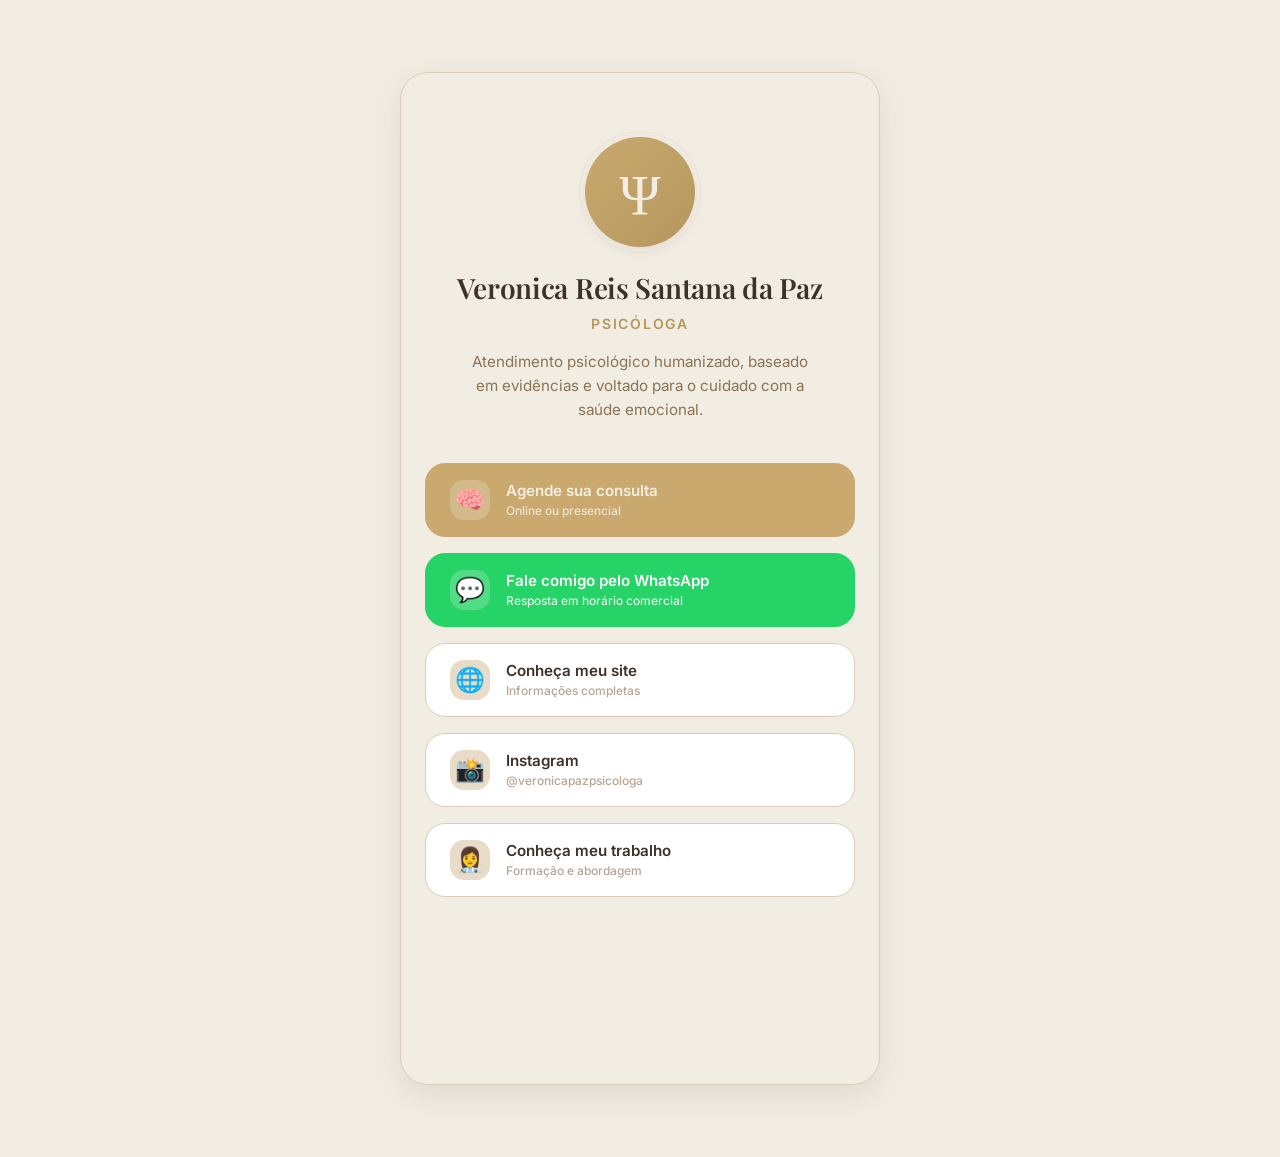
==== index.html @ 389d5505 "." ====
<!DOCTYPE html>
<html lang="pt-BR">
<head>
    <meta charset="UTF-8">
    <meta name="viewport" content="width=device-width, initial-scale=1.0, viewport-fit=cover">
    <meta name="theme-color" content="#F2EDE3">
    <meta name="description" content="Veronica Reis Santana da Paz — Psicóloga. Atendimento psicológico humanizado, baseado em evidências e voltado para o cuidado com a saúde emocional. Agende sua consulta.">
    <meta name="author" content="Veronica Reis Santana da Paz">
    <meta name="robots" content="index, follow">

    <!-- Open Graph -->
    <meta property="og:type" content="profile">
    <meta property="og:title" content="Veronica Reis Santana da Paz — Psicóloga">
    <meta property="og:description" content="Atendimento psicológico humanizado, baseado em evidências e voltado para o cuidado com a saúde emocional.">
    <meta property="og:locale" content="pt_BR">
    <meta property="profile:first_name" content="Veronica">
    <meta property="profile:last_name" content="Reis Santana da Paz">

    <title>Veronica Reis Santana da Paz — Psicóloga</title>

    <link rel="icon" type="image/svg+xml" href="favicon.svg">
    <link rel="stylesheet" href="style.css">

    <link rel="preconnect" href="https://fonts.googleapis.com">
    <link rel="preconnect" href="https://fonts.gstatic.com" crossorigin>
    <link href="https://fonts.googleapis.com/css2?family=Inter:wght@400;500;600;700&family=Playfair+Display:ital,wght@0,500;0,600;0,700;1,500&display=swap" rel="stylesheet">
</head>
<body>

    <main class="bio-container" role="main">

        <!-- CABEÇALHO -->
        <header class="bio-header" data-animate="fade-down">
            <div class="bio-avatar" aria-hidden="true">
                <span class="bio-avatar-symbol">Ψ</span>
            </div>

            <h1 class="bio-name">Veronica Reis Santana da Paz</h1>
            <p class="bio-role">Psicóloga</p>

            <p class="bio-description">
                Atendimento psicológico humanizado, baseado em evidências
                e voltado para o cuidado com a saúde emocional.
            </p>
        </header>

        <!-- LINKS PRINCIPAIS -->
        <nav class="bio-links" aria-label="Links de contato e serviços">

            <a href="https://site-veronica.onrender.com/agendamento.html"
               class="bio-link bio-link-primary"
               data-animate="fade-up"
               data-delay="1"
               rel="noopener noreferrer">
                <span class="bio-link-icon" aria-hidden="true">🧠</span>
                <span class="bio-link-text">
                    <span class="bio-link-title">Agende sua consulta</span>
                    <span class="bio-link-subtitle">Online ou presencial</span>
                </span>
            </a>

            <a href="https://wa.me/5531988836237?text=Ol%C3%A1%2C%20Veronica!%20Gostaria%20de%20saber%20mais%20sobre%20o%20atendimento%20psicol%C3%B3gico."
               class="bio-link bio-link-whatsapp"
               data-animate="fade-up"
               data-delay="2"
               target="_blank"
               rel="noopener noreferrer">
                <span class="bio-link-icon" aria-hidden="true">💬</span>
                <span class="bio-link-text">
                    <span class="bio-link-title">Fale comigo pelo WhatsApp</span>
                    <span class="bio-link-subtitle">Resposta em horário comercial</span>
                </span>
            </a>

            <a href="https://site-veronica.onrender.com"
               class="bio-link"
               data-animate="fade-up"
               data-delay="3"
               target="_blank"
               rel="noopener noreferrer">
                <span class="bio-link-icon" aria-hidden="true">🌐</span>
                <span class="bio-link-text">
                    <span class="bio-link-title">Conheça meu site</span>
                    <span class="bio-link-subtitle">Informações completas</span>
                </span>
            </a>

            <a href="https://www.instagram.com/veronicapazpsicologa/"
               class="bio-link"
               data-animate="fade-up"
               data-delay="4"
               target="_blank"
               rel="noopener noreferrer">
                <span class="bio-link-icon" aria-hidden="true">📸</span>
                <span class="bio-link-text">
                    <span class="bio-link-title">Instagram</span>
                    <span class="bio-link-subtitle">@veronicapazpsicologa</span>
                </span>
            </a>

            <a href="https://site-veronica.onrender.com/sobre.html"
               class="bio-link"
               data-animate="fade-up"
               data-delay="5"
               target="_blank"
               rel="noopener noreferrer">
                <span class="bio-link-icon" aria-hidden="true">👩‍⚕️</span>
                <span class="bio-link-text">
                    <span class="bio-link-title">Conheça meu trabalho</span>
                    <span class="bio-link-subtitle">Formação e abordagem</span>
                </span>
            </a>

        </nav>

        <!-- RODAPÉ -->
        <footer class="bio-footer" data-animate="fade-up" data-delay="6">
            <p class="bio-footer-text">
                Cuidar da saúde emocional é um ato de coragem.
            </p>
            <p class="bio-footer-credit">
                <span aria-hidden="true">Ψ</span>
                <span>CRP válido no Conselho Regional de Psicologia</span>
            </p>
        </footer>

    </main>

    <script src="script.js" defer></script>
</body>
</html>
---- style.css ----
/* ==========================================================
   BIO VERONICA — Linktree personalizado
   Mobile-first, identidade visual baseada no site oficial
   Paleta: bege quente + dourado + marrom profundo
   ========================================================== */

/* ----- RESET ----- */
*, *::before, *::after {
    margin: 0;
    padding: 0;
    box-sizing: border-box;
}

/* ----- DESIGN TOKENS ----- */
:root {
    /* Cores (alinhadas com site-veronica) */
    --color-bg: #F2EDE3;
    --color-bg-soft: #FAF8F5;
    --color-surface: #FFFFFF;
    --color-text: #3D3229;
    --color-text-soft: #8B7355;
    --color-text-muted: #B8A495;
    --color-accent: #C9A96E;
    --color-accent-hover: #B5975D;
    --color-accent-soft: #E8DCC8;
    --color-line: #D9CDB8;

    /* WhatsApp */
    --color-whatsapp: #25D366;
    --color-whatsapp-dark: #1DA851;

    /* Tipografia */
    --font-body: 'Inter', -apple-system, BlinkMacSystemFont, 'Segoe UI', Roboto, sans-serif;
    --font-heading: 'Playfair Display', Georgia, serif;

    /* Espaçamento fluido */
    --space-2xs: 0.25rem;
    --space-xs: 0.5rem;
    --space-sm: 0.75rem;
    --space-md: 1rem;
    --space-lg: 1.5rem;
    --space-xl: 2rem;
    --space-2xl: 2.5rem;

    /* Bordas */
    --radius-sm: 8px;
    --radius-md: 14px;
    --radius-lg: 20px;
    --radius-xl: 28px;
    --radius-full: 999px;

    /* Sombras (sutis e profissionais) */
    --shadow-sm: 0 1px 3px rgba(61, 50, 41, 0.05);
    --shadow-md: 0 4px 14px rgba(61, 50, 41, 0.08);
    --shadow-lg: 0 10px 30px rgba(61, 50, 41, 0.10);

    /* Transições */
    --t-fast: 150ms ease;
    --t-base: 250ms cubic-bezier(0.4, 0, 0.2, 1);
    --t-slow: 400ms cubic-bezier(0.4, 0, 0.2, 1);

    /* Layout */
    --max-width: 480px;
    --safe-top: env(safe-area-inset-top, 0);
    --safe-bottom: env(safe-area-inset-bottom, 0);
}

/* ----- BASE ----- */
html {
    scroll-behavior: smooth;
    -webkit-font-smoothing: antialiased;
    -moz-osx-font-smoothing: grayscale;
    -webkit-tap-highlight-color: transparent;
}

body {
    font-family: var(--font-body);
    background: var(--color-bg);
    color: var(--color-text);
    line-height: 1.5;
    min-height: 100vh;
    min-height: 100dvh;
    background-image:
        radial-gradient(circle at 0% 0%, rgba(201, 169, 110, 0.08) 0%, transparent 50%),
        radial-gradient(circle at 100% 100%, rgba(201, 169, 110, 0.06) 0%, transparent 50%);
    background-attachment: fixed;
    overflow-x: hidden;
}

a {
    color: inherit;
    text-decoration: none;
}

img, svg { display: block; max-width: 100%; }

button { font: inherit; cursor: pointer; }

:focus-visible {
    outline: 2px solid var(--color-accent);
    outline-offset: 3px;
    border-radius: var(--radius-sm);
}

/* ----- ACESSIBILIDADE: reduzir movimento ----- */
@media (prefers-reduced-motion: reduce) {
    *, *::before, *::after {
        animation-duration: 0.01ms !important;
        animation-iteration-count: 1 !important;
        transition-duration: 0.01ms !important;
    }
    [data-animate] {
        opacity: 1 !important;
        transform: none !important;
    }
}

/* ----- CONTAINER PRINCIPAL ----- */
.bio-container {
    max-width: var(--max-width);
    margin: 0 auto;
    padding:
        calc(var(--space-2xl) + var(--safe-top))
        var(--space-lg)
        calc(var(--space-xl) + var(--safe-bottom));
    display: flex;
    flex-direction: column;
    align-items: center;
}

/* ==========================================================
   CABEÇALHO
   ========================================================== */
.bio-header {
    text-align: center;
    margin-bottom: var(--space-2xl);
    width: 100%;
}

/* Avatar com símbolo Psi */
.bio-avatar {
    width: 96px;
    height: 96px;
    margin: 0 auto var(--space-lg);
    border-radius: 50%;
    background: linear-gradient(135deg, var(--color-accent) 0%, var(--color-accent-hover) 100%);
    display: flex;
    align-items: center;
    justify-content: center;
    box-shadow: var(--shadow-md);
    position: relative;
    animation: avatar-pulse 4s ease-in-out infinite;
}

.bio-avatar::after {
    content: '';
    position: absolute;
    inset: -6px;
    border-radius: 50%;
    border: 1px solid var(--color-accent-soft);
    opacity: 0.6;
}

.bio-avatar-symbol {
    font-family: var(--font-heading);
    font-size: 3rem;
    color: var(--color-bg);
    line-height: 1;
    font-weight: 500;
    user-select: none;
}

@keyframes avatar-pulse {
    0%, 100% { transform: scale(1); }
    50% { transform: scale(1.03); }
}

.bio-name {
    font-family: var(--font-heading);
    font-size: clamp(1.4rem, 5vw, 1.75rem);
    font-weight: 600;
    color: var(--color-text);
    line-height: 1.2;
    margin-bottom: var(--space-xs);
    letter-spacing: -0.01em;
}

.bio-role {
    font-size: 0.875rem;
    font-weight: 600;
    text-transform: uppercase;
    letter-spacing: 0.12em;
    color: var(--color-accent-hover);
    margin-bottom: var(--space-md);
}

.bio-description {
    font-size: 0.95rem;
    color: var(--color-text-soft);
    line-height: 1.6;
    max-width: 360px;
    margin: 0 auto;
    padding: 0 var(--space-sm);
}

/* ==========================================================
   LINKS / BOTÕES
   ========================================================== */
.bio-links {
    display: flex;
    flex-direction: column;
    gap: var(--space-sm);
    width: 100%;
    margin-bottom: var(--space-2xl);
}

.bio-link {
    display: flex;
    align-items: center;
    gap: var(--space-md);
    background: var(--color-surface);
    border: 1.5px solid var(--color-line);
    border-radius: var(--radius-lg);
    padding: var(--space-md) var(--space-lg);
    text-align: left;
    color: var(--color-text);
    transition:
        transform var(--t-base),
        box-shadow var(--t-base),
        border-color var(--t-base),
        background-color var(--t-base);
    position: relative;
    overflow: hidden;
    -webkit-user-select: none;
    user-select: none;
}

/* Brilho sutil que se move no hover */
.bio-link::before {
    content: '';
    position: absolute;
    top: 0;
    left: -100%;
    width: 100%;
    height: 100%;
    background: linear-gradient(
        90deg,
        transparent,
        rgba(201, 169, 110, 0.08),
        transparent
    );
    transition: left 0.6s ease;
    pointer-events: none;
}

.bio-link:hover {
    transform: translateY(-2px);
    box-shadow: var(--shadow-md);
    border-color: var(--color-accent);
    background: var(--color-bg-soft);
}

.bio-link:hover::before {
    left: 100%;
}

.bio-link:active {
    transform: translateY(0) scale(0.98);
    box-shadow: var(--shadow-sm);
    transition-duration: 80ms;
}

/* Botão primário (Agendar) — destaque dourado */
.bio-link-primary {
    background: var(--color-accent);
    border-color: var(--color-accent);
    color: var(--color-bg);
}

.bio-link-primary .bio-link-subtitle {
    color: rgba(242, 237, 227, 0.85);
}

.bio-link-primary:hover {
    background: var(--color-accent-hover);
    border-color: var(--color-accent-hover);
}

.bio-link-primary::before {
    background: linear-gradient(
        90deg,
        transparent,
        rgba(255, 255, 255, 0.15),
        transparent
    );
}

/* Botão WhatsApp — destaque verde */
.bio-link-whatsapp {
    background: var(--color-whatsapp);
    border-color: var(--color-whatsapp);
    color: #FFFFFF;
}

.bio-link-whatsapp .bio-link-subtitle {
    color: rgba(255, 255, 255, 0.85);
}

.bio-link-whatsapp:hover {
    background: var(--color-whatsapp-dark);
    border-color: var(--color-whatsapp-dark);
}

.bio-link-whatsapp::before {
    background: linear-gradient(
        90deg,
        transparent,
        rgba(255, 255, 255, 0.18),
        transparent
    );
}

/* Conteúdo dos botões */
.bio-link-icon {
    font-size: 1.5rem;
    line-height: 1;
    flex-shrink: 0;
    width: 40px;
    height: 40px;
    display: flex;
    align-items: center;
    justify-content: center;
    background: var(--color-accent-soft);
    border-radius: var(--radius-md);
    transition: transform var(--t-base);
}

.bio-link-primary .bio-link-icon,
.bio-link-whatsapp .bio-link-icon {
    background: rgba(255, 255, 255, 0.2);
}

.bio-link:hover .bio-link-icon {
    transform: scale(1.08) rotate(-3deg);
}

.bio-link-text {
    flex: 1;
    display: flex;
    flex-direction: column;
    gap: 2px;
    min-width: 0;
}

.bio-link-title {
    font-size: 0.95rem;
    font-weight: 600;
    line-height: 1.3;
    color: inherit;
}

.bio-link-subtitle {
    font-size: 0.75rem;
    font-weight: 500;
    color: var(--color-text-muted);
    line-height: 1.3;
}

/* ==========================================================
   RODAPÉ
   ========================================================== */
.bio-footer {
    text-align: center;
    width: 100%;
    padding-top: var(--space-lg);
    border-top: 1px solid var(--color-line);
}

.bio-footer-text {
    font-family: var(--font-heading);
    font-style: italic;
    font-size: 0.95rem;
    color: var(--color-text-soft);
    margin-bottom: var(--space-sm);
    line-height: 1.5;
}

.bio-footer-credit {
    font-size: 0.7rem;
    color: var(--color-text-muted);
    display: inline-flex;
    align-items: center;
    gap: var(--space-xs);
    letter-spacing: 0.05em;
}

.bio-footer-credit span:first-child {
    color: var(--color-accent);
    font-size: 0.85rem;
}

/* ==========================================================
   ANIMAÇÕES DE ENTRADA
   ========================================================== */
[data-animate] {
    opacity: 0;
    transition: opacity 0.7s ease, transform 0.7s ease;
}

[data-animate="fade-up"] {
    transform: translateY(20px);
}

[data-animate="fade-down"] {
    transform: translateY(-20px);
}

[data-animate].visible {
    opacity: 1;
    transform: translateY(0);
}

/* ==========================================================
   RESPONSIVIDADE
   ========================================================== */

/* Telas muito pequenas (320px) */
@media (max-width: 359px) {
    .bio-container {
        padding-left: var(--space-md);
        padding-right: var(--space-md);
    }
    .bio-avatar {
        width: 80px;
        height: 80px;
    }
    .bio-avatar-symbol { font-size: 2.5rem; }
    .bio-link {
        padding: var(--space-sm) var(--space-md);
        gap: var(--space-sm);
    }
    .bio-link-icon {
        width: 36px;
        height: 36px;
        font-size: 1.25rem;
    }
    .bio-link-title { font-size: 0.875rem; }
    .bio-link-subtitle { font-size: 0.7rem; }
}

/* Tablets e telas médias */
@media (min-width: 481px) {
    .bio-container {
        padding-top: var(--space-3xl, 4rem);
        padding-bottom: var(--space-3xl, 4rem);
    }
    .bio-avatar {
        width: 110px;
        height: 110px;
    }
    .bio-avatar-symbol { font-size: 3.5rem; }
}

/* Desktop — destaca com sombra e centraliza com fundo */
@media (min-width: 768px) {
    body {
        padding: var(--space-xl) 0;
        background: var(--color-bg);
    }
    .bio-container {
        background: var(--color-bg);
        border-radius: var(--radius-xl);
        box-shadow: var(--shadow-lg);
        margin: var(--space-xl) auto;
        border: 1px solid var(--color-line);
    }
    .bio-links {
        gap: var(--space-md);
    }
}

/* Telas muito grandes */
@media (min-width: 1024px) {
    .bio-container {
        margin: var(--space-2xl) auto;
    }
}
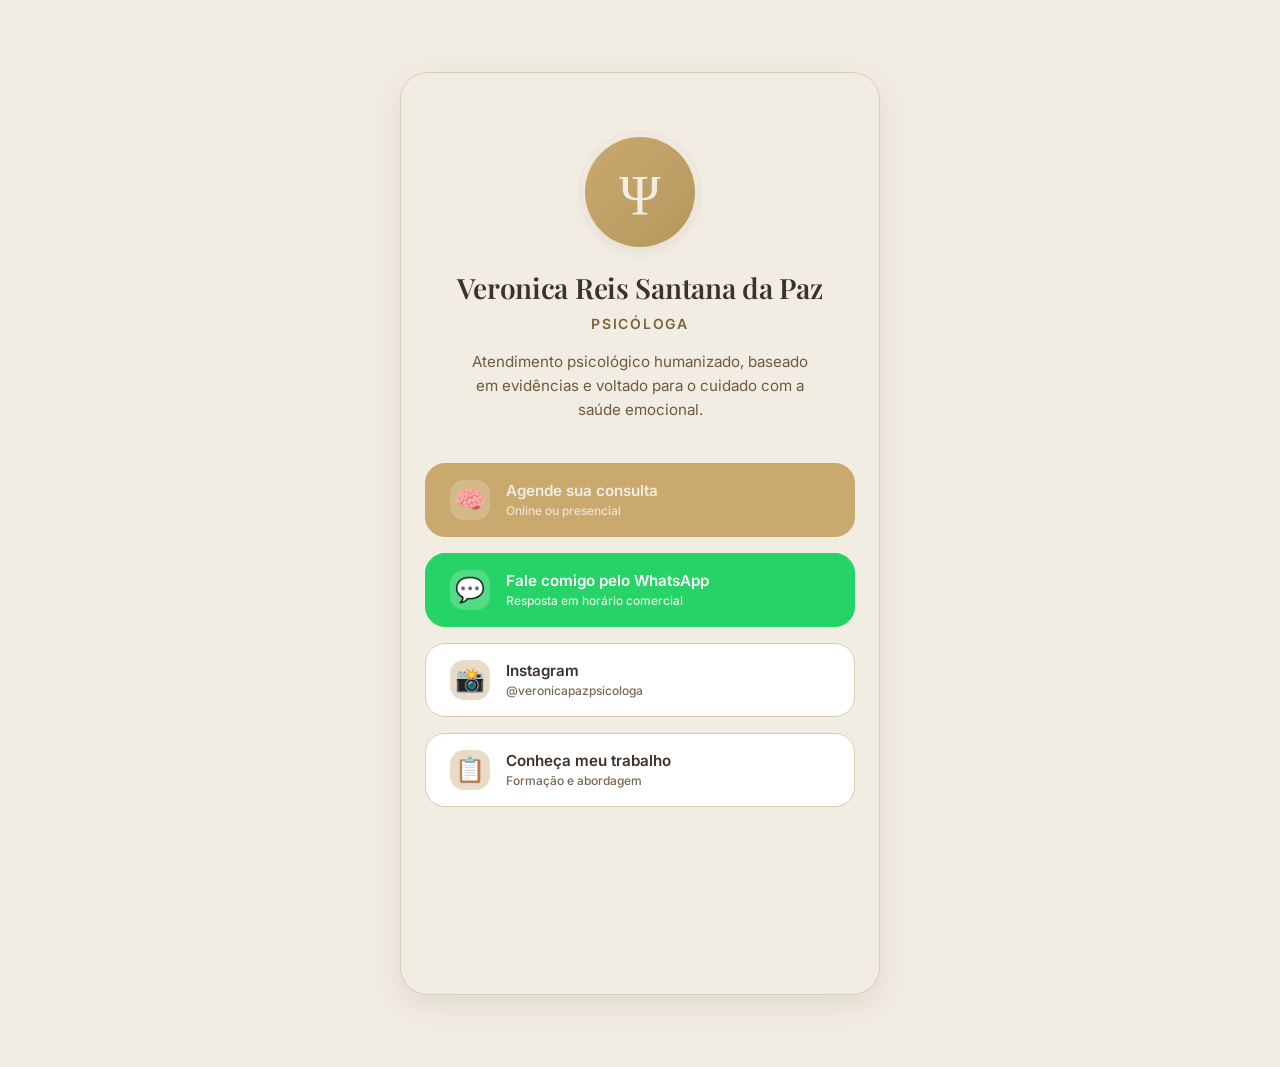
==== commit 7eceb9a2: "fix(bio): nenhum botao aponta mais para o servico suspenso O servico site-veronica.onrender.com segu" ====
--- a/index.html
+++ b/index.html
@@ -45,12 +45,35 @@
         </header>
 
         <!-- LINKS PRINCIPAIS -->
+        <!--
+            Atualizado em 2026-10-20. O serviço principal
+            (site-veronica.onrender.com) está suspenso (HTTP 503), então nenhum
+            botão desta bio aponta mais para ele.
+
+            1. "Agende sua consulta"  -> WhatsApp oficial já publicado nesta bio
+               (mesmo número do Instagram @veronicapazpsicologa). Substituir por
+               uma página própria de agendamento quando ela existir.
+            2. "Fale comigo pelo WhatsApp" -> WhatsApp oficial (já funcionava).
+            3. "Conheça meu trabalho" -> trabalho.html, nesta mesma bio, com
+               conteúdo profissional verificado (formação, abordagem e como
+               funcionam as sessões).
+            4. "Instagram" -> perfil oficial (já funcionava, não foi alterado).
+            5. "Conheça meu site" -> OCULTO temporariamente; código preservado
+               abaixo para reativar quando o serviço voltar.
+
+            Links originais que apontavam para o serviço suspenso:
+              https://site-veronica.onrender.com/agendamento.html
+              https://site-veronica.onrender.com
+              https://site-veronica.onrender.com/sobre.html
+        -->
         <nav class="bio-links" aria-label="Links de contato e serviços">
 
-            <a href="https://site-veronica.onrender.com/agendamento.html"
+            <!-- Agenda via WhatsApp até a página de agendamento própria existir -->
+            <a href="https://wa.me/5531988836237?text=Ol%C3%A1%2C%20Veronica!%20Gostaria%20de%20agendar%20uma%20consulta%20psicol%C3%B3gica."
                class="bio-link bio-link-primary"
                data-animate="fade-up"
                data-delay="1"
+               target="_blank"
                rel="noopener noreferrer">
                 <span class="bio-link-icon" aria-hidden="true">🧠</span>
                 <span class="bio-link-text">
@@ -72,10 +95,17 @@
                 </span>
             </a>
 
+            <!--
+                "Conheça meu site" — OCULTO TEMPORARIAMENTE (2026-10-20).
+                O site principal (site-veronica.onrender.com) está suspenso (HTTP 503)
+                e não há conteúdo adequado para substituí-lo sem os materiais oficiais
+                da cliente (logo, foto, CRP). O código fica preservado e comentado
+                para ser reativado quando o serviço voltar. Não excluir.
+
             <a href="https://site-veronica.onrender.com"
                class="bio-link"
                data-animate="fade-up"
-               data-delay="3"
+               data-delay="99"
                target="_blank"
                rel="noopener noreferrer">
                 <span class="bio-link-icon" aria-hidden="true">🌐</span>
@@ -84,11 +114,12 @@
                     <span class="bio-link-subtitle">Informações completas</span>
                 </span>
             </a>
+            -->
 
             <a href="https://www.instagram.com/veronicapazpsicologa/"
                class="bio-link"
                data-animate="fade-up"
-               data-delay="4"
+               data-delay="3"
                target="_blank"
                rel="noopener noreferrer">
                 <span class="bio-link-icon" aria-hidden="true">📸</span>
@@ -98,13 +129,13 @@
                 </span>
             </a>
 
-            <a href="https://site-veronica.onrender.com/sobre.html"
+            <!-- Conteúdo profissional verificado, dentro do próprio link da bio -->
+            <a href="trabalho.html"
                class="bio-link"
                data-animate="fade-up"
-               data-delay="5"
-               target="_blank"
+               data-delay="4"
                rel="noopener noreferrer">
-                <span class="bio-link-icon" aria-hidden="true">👩‍⚕️</span>
+                <span class="bio-link-icon" aria-hidden="true">📋</span>
                 <span class="bio-link-text">
                     <span class="bio-link-title">Conheça meu trabalho</span>
                     <span class="bio-link-subtitle">Formação e abordagem</span>
@@ -114,7 +145,7 @@
         </nav>
 
         <!-- RODAPÉ -->
-        <footer class="bio-footer" data-animate="fade-up" data-delay="6">
+        <footer class="bio-footer" data-animate="fade-up" data-delay="5">
             <p class="bio-footer-text">
                 Cuidar da saúde emocional é um ato de coragem.
             </p>
--- a/style.css
+++ b/style.css
@@ -18,11 +18,15 @@
     --color-bg-soft: #FAF8F5;
     --color-surface: #FFFFFF;
     --color-text: #3D3229;
-    --color-text-soft: #8B7355;
-    --color-text-muted: #B8A495;
+    /* text-soft e text-muted escurecidos para atingir WCAG AA (>=4.5:1)
+       sobre --color-bg. Antes: #8B7355 (3.84) e #B8A495 (2.05). */
+    --color-text-soft: #6F5A3C;
+    --color-text-muted: #7A6857;
     --color-accent: #C9A96E;
     --color-accent-hover: #B5975D;
     --color-accent-soft: #E8DCC8;
+    /* Dourado escuro para texto pequeno (o --color-accent claro nao passa AA) */
+    --color-accent-text: #7F6238;
     --color-line: #D9CDB8;
 
     /* WhatsApp */
@@ -190,7 +194,7 @@
     font-weight: 600;
     text-transform: uppercase;
     letter-spacing: 0.12em;
-    color: var(--color-accent-hover);
+    color: var(--color-accent-text);
     margin-bottom: var(--space-md);
 }
 
@@ -421,6 +425,201 @@
 }
 
 /* ==========================================================
+   PÁGINA DE CONTEÚDO (Conheça meu trabalho)
+   ========================================================== */
+
+.bio-container--conteudo {
+    align-items: stretch;
+    text-align: left;
+}
+
+.voltar {
+    align-self: flex-start;
+    display: inline-flex;
+    align-items: center;
+    gap: var(--space-xs);
+    font-size: 0.875rem;
+    font-weight: 600;
+    color: var(--color-text-soft);
+    /* min-height garante alvo de toque >= 44px (WCAG 2.5.5) */
+    min-height: 44px;
+    padding: var(--space-xs) var(--space-sm);
+    margin: 0 0 var(--space-lg) calc(var(--space-sm) * -1);
+    border-radius: var(--radius-sm);
+    transition: color var(--t-fast), background-color var(--t-fast);
+}
+
+.voltar:hover {
+    color: var(--color-text);
+    background: var(--color-bg-soft);
+}
+
+.voltar span {
+    transition: transform var(--t-base);
+}
+
+.voltar:hover span {
+    transform: translateX(-3px);
+}
+
+.conteudo-header {
+    text-align: center;
+    margin-bottom: var(--space-2xl);
+}
+
+.conteudo-header .bio-avatar {
+    margin-bottom: var(--space-md);
+}
+
+.bloco {
+    margin-bottom: var(--space-2xl);
+}
+
+/* Mais espaço acima do título do que abaixo (craft floor) */
+.bloco-titulo {
+    font-family: var(--font-heading);
+    font-size: 1.35rem;
+    font-weight: 600;
+    color: var(--color-text);
+    line-height: 1.25;
+    margin-bottom: var(--space-sm);
+    text-wrap: balance;
+}
+
+.bloco-titulo::after {
+    content: '';
+    display: block;
+    width: 36px;
+    height: 2px;
+    margin-top: var(--space-sm);
+    background: var(--color-accent);
+    border-radius: var(--radius-full);
+}
+
+.bloco-texto {
+    font-size: 0.95rem;
+    line-height: 1.7;
+    color: var(--color-text-soft);
+    margin-bottom: var(--space-md);
+    overflow-wrap: break-word;
+}
+
+.bloco-texto:last-child {
+    margin-bottom: 0;
+}
+
+/* Lista de formação — sem cards, só marcação e ritmo */
+.lista-simples {
+    list-style: none;
+    display: flex;
+    flex-direction: column;
+    gap: var(--space-sm);
+}
+
+.lista-simples li {
+    position: relative;
+    padding-left: var(--space-lg);
+    font-size: 0.95rem;
+    line-height: 1.6;
+    color: var(--color-text-soft);
+}
+
+.lista-simples li::before {
+    content: '';
+    position: absolute;
+    left: 0;
+    top: 0.55em;
+    width: 7px;
+    height: 7px;
+    border-radius: 50%;
+    background: var(--color-accent);
+}
+
+/* Passos numerados por ordem real do processo */
+.passos {
+    list-style: none;
+    counter-reset: passo;
+    display: flex;
+    flex-direction: column;
+    gap: var(--space-lg);
+    margin-bottom: var(--space-lg);
+}
+
+.passo {
+    position: relative;
+    padding-left: var(--space-xl);
+}
+
+.passo::before {
+    counter-increment: passo;
+    content: counter(passo);
+    position: absolute;
+    left: 0;
+    top: 0;
+    width: 26px;
+    height: 26px;
+    display: flex;
+    align-items: center;
+    justify-content: center;
+    font-size: 0.75rem;
+    font-weight: 700;
+    color: var(--color-bg);
+    background: var(--color-accent);
+    border-radius: 50%;
+}
+
+.passo h3 {
+    font-size: 1rem;
+    font-weight: 600;
+    color: var(--color-text);
+    margin-bottom: var(--space-2xs);
+}
+
+.passo p {
+    font-size: 0.9rem;
+    line-height: 1.65;
+    color: var(--color-text-soft);
+}
+
+/* Ficha técnica — chave/valor alinhado, sem virar card */
+.ficha {
+    display: flex;
+    flex-direction: column;
+    border-top: 1px solid var(--color-line);
+}
+
+.ficha-item {
+    display: flex;
+    justify-content: space-between;
+    align-items: baseline;
+    gap: var(--space-md);
+    padding: var(--space-sm) 0;
+    border-bottom: 1px solid var(--color-line);
+}
+
+.ficha-item dt {
+    font-size: 0.85rem;
+    color: var(--color-text-muted);
+    font-weight: 500;
+}
+
+.ficha-item dd {
+    font-size: 0.9rem;
+    color: var(--color-text);
+    font-weight: 600;
+    text-align: right;
+    font-variant-numeric: tabular-nums;
+}
+
+.bloco--cta {
+    margin-bottom: var(--space-xl);
+}
+
+.bloco--cta .bio-link {
+    width: 100%;
+}
+
+/* ==========================================================
    RESPONSIVIDADE
    ========================================================== */
 
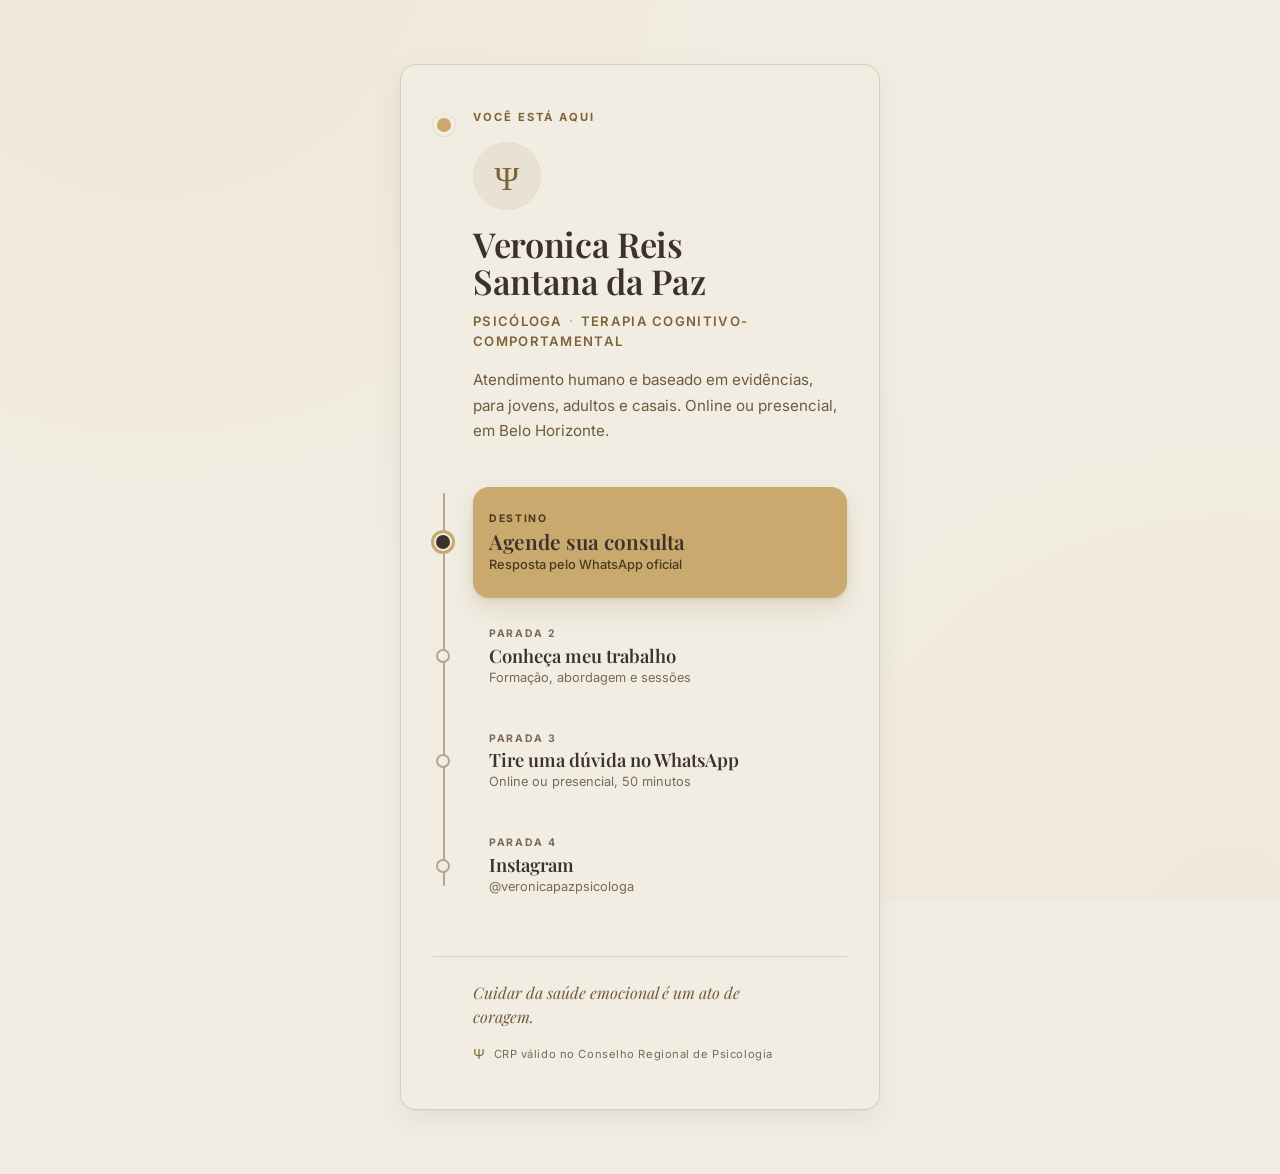
==== commit 0bf27819: "feat(bio): 'O itinerario da consulta' — a bio vira uma rota com destino - index.html: origem ('voce " ====
--- a/index.html
+++ b/index.html
@@ -4,14 +4,14 @@
     <meta charset="UTF-8">
     <meta name="viewport" content="width=device-width, initial-scale=1.0, viewport-fit=cover">
     <meta name="theme-color" content="#F2EDE3">
-    <meta name="description" content="Veronica Reis Santana da Paz — Psicóloga. Atendimento psicológico humanizado, baseado em evidências e voltado para o cuidado com a saúde emocional. Agende sua consulta.">
+    <meta name="description" content="Veronica Reis Santana da Paz — Psicóloga. Terapia Cognitivo-Comportamental, online e presencial em Belo Horizonte. Agende sua consulta pelo WhatsApp.">
     <meta name="author" content="Veronica Reis Santana da Paz">
     <meta name="robots" content="index, follow">
 
     <!-- Open Graph -->
     <meta property="og:type" content="profile">
     <meta property="og:title" content="Veronica Reis Santana da Paz — Psicóloga">
-    <meta property="og:description" content="Atendimento psicológico humanizado, baseado em evidências e voltado para o cuidado com a saúde emocional.">
+    <meta property="og:description" content="Terapia Cognitivo-Comportamental, online e presencial em Belo Horizonte. Agende sua consulta pelo WhatsApp.">
     <meta property="og:locale" content="pt_BR">
     <meta property="profile:first_name" content="Veronica">
     <meta property="profile:last_name" content="Reis Santana da Paz">
@@ -27,129 +27,129 @@
 </head>
 <body>
 
-    <main class="bio-container" role="main">
+    <main class="rota" aria-labelledby="rota-titulo">
 
-        <!-- CABEÇALHO -->
-        <header class="bio-header" data-animate="fade-down">
-            <div class="bio-avatar" aria-hidden="true">
-                <span class="bio-avatar-symbol">Ψ</span>
-            </div>
+        <!-- ORIGEM: você está aqui -->
+        <header class="origem">
+            <p class="origem-marcador" aria-hidden="true">Você está aqui</p>
 
-            <h1 class="bio-name">Veronica Reis Santana da Paz</h1>
-            <p class="bio-role">Psicóloga</p>
+            <div class="origem-brasao" aria-hidden="true">Ψ</div>
 
-            <p class="bio-description">
-                Atendimento psicológico humanizado, baseado em evidências
-                e voltado para o cuidado com a saúde emocional.
+            <h1 class="origem-nome" id="rota-titulo">Veronica Reis<br>Santana da Paz</h1>
+
+            <p class="origem-funcao">
+                Psicóloga
+                <span class="origem-sep" aria-hidden="true">·</span>
+                Terapia Cognitivo-Comportamental
+            </p>
+
+            <p class="origem-texto">
+                Atendimento humano e baseado em evidências, para jovens,
+                adultos e casais. Online ou presencial, em Belo Horizonte.
             </p>
         </header>
 
-        <!-- LINKS PRINCIPAIS -->
+        <!-- A ROTA -->
         <!--
-            Atualizado em 2026-10-20. O serviço principal
-            (site-veronica.onrender.com) está suspenso (HTTP 503), então nenhum
-            botão desta bio aponta mais para ele.
+            Atualizado em 2026-10-21 (redesign). O serviço principal
+            (site-veronica.onrender.com) segue suspenso (HTTP 503), então
+            nenhuma parada desta rota aponta para ele.
 
-            1. "Agende sua consulta"  -> WhatsApp oficial já publicado nesta bio
-               (mesmo número do Instagram @veronicapazpsicologa). Substituir por
-               uma página própria de agendamento quando ela existir.
-            2. "Fale comigo pelo WhatsApp" -> WhatsApp oficial (já funcionava).
-            3. "Conheça meu trabalho" -> trabalho.html, nesta mesma bio, com
-               conteúdo profissional verificado (formação, abordagem e como
-               funcionam as sessões).
-            4. "Instagram" -> perfil oficial (já funcionava, não foi alterado).
-            5. "Conheça meu site" -> OCULTO temporariamente; código preservado
-               abaixo para reativar quando o serviço voltar.
+            Paradas, em ordem de percurso:
+              1. Agende sua consulta      -> WhatsApp oficial (destino)
+              2. Conheça meu trabalho     -> trabalho.html (desvio)
+              3. Fale pelo WhatsApp       -> WhatsApp oficial (desvio)
+              4. Instagram                -> perfil oficial (desvio)
+
+            "Conheça meu site" continua OCULTO; código preservado ao final,
+            para reativar quando o serviço voltar.
 
             Links originais que apontavam para o serviço suspenso:
               https://site-veronica.onrender.com/agendamento.html
               https://site-veronica.onrender.com
               https://site-veronica.onrender.com/sobre.html
         -->
-        <nav class="bio-links" aria-label="Links de contato e serviços">
+        <nav class="trajeto" aria-label="Percurso até o agendamento">
 
-            <!-- Agenda via WhatsApp até a página de agendamento própria existir -->
+            <!-- Destino -->
             <a href="https://wa.me/5531988836237?text=Ol%C3%A1%2C%20Veronica!%20Gostaria%20de%20agendar%20uma%20consulta%20psicol%C3%B3gica."
-               class="bio-link bio-link-primary"
-               data-animate="fade-up"
-               data-delay="1"
+               class="parada parada--destino"
+               data-parada="1"
                target="_blank"
                rel="noopener noreferrer">
-                <span class="bio-link-icon" aria-hidden="true">🧠</span>
-                <span class="bio-link-text">
-                    <span class="bio-link-title">Agende sua consulta</span>
-                    <span class="bio-link-subtitle">Online ou presencial</span>
+                <span class="parada-ponto" aria-hidden="true"></span>
+                <span class="parada-corpo">
+                    <span class="parada-rotulo">Destino</span>
+                    <span class="parada-titulo">Agende sua consulta</span>
+                    <span class="parada-nota">Resposta pelo WhatsApp oficial</span>
+                </span>
+            </a>
+
+            <!-- Desvios -->
+            <a href="trabalho.html"
+               class="parada parada--desvio"
+               data-parada="2"
+               rel="noopener noreferrer">
+                <span class="parada-ponto" aria-hidden="true"></span>
+                <span class="parada-corpo">
+                    <span class="parada-rotulo">Parada 2</span>
+                    <span class="parada-titulo">Conheça meu trabalho</span>
+                    <span class="parada-nota">Formação, abordagem e sessões</span>
                 </span>
             </a>
 
             <a href="https://wa.me/5531988836237?text=Ol%C3%A1%2C%20Veronica!%20Gostaria%20de%20saber%20mais%20sobre%20o%20atendimento%20psicol%C3%B3gico."
-               class="bio-link bio-link-whatsapp"
-               data-animate="fade-up"
-               data-delay="2"
+               class="parada parada--desvio"
+               data-parada="3"
                target="_blank"
                rel="noopener noreferrer">
-                <span class="bio-link-icon" aria-hidden="true">💬</span>
-                <span class="bio-link-text">
-                    <span class="bio-link-title">Fale comigo pelo WhatsApp</span>
-                    <span class="bio-link-subtitle">Resposta em horário comercial</span>
+                <span class="parada-ponto" aria-hidden="true"></span>
+                <span class="parada-corpo">
+                    <span class="parada-rotulo">Parada 3</span>
+                    <span class="parada-titulo">Tire uma dúvida no WhatsApp</span>
+                    <span class="parada-nota">Online ou presencial, 50 minutos</span>
+                </span>
+            </a>
+
+            <a href="https://www.instagram.com/veronicapazpsicologa/"
+               class="parada parada--desvio"
+               data-parada="4"
+               target="_blank"
+               rel="noopener noreferrer">
+                <span class="parada-ponto" aria-hidden="true"></span>
+                <span class="parada-corpo">
+                    <span class="parada-rotulo">Parada 4</span>
+                    <span class="parada-titulo">Instagram</span>
+                    <span class="parada-nota">@veronicapazpsicologa</span>
                 </span>
             </a>
 
             <!--
-                "Conheça meu site" — OCULTO TEMPORARIAMENTE (2026-10-20).
-                O site principal (site-veronica.onrender.com) está suspenso (HTTP 503)
-                e não há conteúdo adequado para substituí-lo sem os materiais oficiais
-                da cliente (logo, foto, CRP). O código fica preservado e comentado
-                para ser reativado quando o serviço voltar. Não excluir.
+                "Conheça meu site" — OCULTO (2026-10-21).
+                O site principal (site-veronica.onrender.com) está suspenso e não
+                há conteúdo adequado para substituí-lo sem os materiais oficiais
+                da cliente (logo, foto, CRP). Código preservado para reativação.
+                Não excluir.
 
             <a href="https://site-veronica.onrender.com"
-               class="bio-link"
-               data-animate="fade-up"
-               data-delay="99"
+               class="parada parada--desvio"
                target="_blank"
                rel="noopener noreferrer">
-                <span class="bio-link-icon" aria-hidden="true">🌐</span>
-                <span class="bio-link-text">
-                    <span class="bio-link-title">Conheça meu site</span>
-                    <span class="bio-link-subtitle">Informações completas</span>
+                <span class="parada-ponto" aria-hidden="true"></span>
+                <span class="parada-corpo">
+                    <span class="parada-rotulo">Parada</span>
+                    <span class="parada-titulo">Conheça meu site</span>
+                    <span class="parada-nota">Informações completas</span>
                 </span>
             </a>
             -->
 
-            <a href="https://www.instagram.com/veronicapazpsicologa/"
-               class="bio-link"
-               data-animate="fade-up"
-               data-delay="3"
-               target="_blank"
-               rel="noopener noreferrer">
-                <span class="bio-link-icon" aria-hidden="true">📸</span>
-                <span class="bio-link-text">
-                    <span class="bio-link-title">Instagram</span>
-                    <span class="bio-link-subtitle">@veronicapazpsicologa</span>
-                </span>
-            </a>
-
-            <!-- Conteúdo profissional verificado, dentro do próprio link da bio -->
-            <a href="trabalho.html"
-               class="bio-link"
-               data-animate="fade-up"
-               data-delay="4"
-               rel="noopener noreferrer">
-                <span class="bio-link-icon" aria-hidden="true">📋</span>
-                <span class="bio-link-text">
-                    <span class="bio-link-title">Conheça meu trabalho</span>
-                    <span class="bio-link-subtitle">Formação e abordagem</span>
-                </span>
-            </a>
-
         </nav>
 
-        <!-- RODAPÉ -->
-        <footer class="bio-footer" data-animate="fade-up" data-delay="5">
-            <p class="bio-footer-text">
-                Cuidar da saúde emocional é um ato de coragem.
-            </p>
-            <p class="bio-footer-credit">
+        <!-- CHEGADA -->
+        <footer class="chegada">
+            <p class="chegada-frase">Cuidar da saúde emocional é um ato de coragem.</p>
+            <p class="chegada-credito">
                 <span aria-hidden="true">Ψ</span>
                 <span>CRP válido no Conselho Regional de Psicologia</span>
             </p>
--- a/style.css
+++ b/style.css
@@ -1,7 +1,8 @@
 /* ==========================================================
-   BIO VERONICA — Linktree personalizado
-   Mobile-first, identidade visual baseada no site oficial
-   Paleta: bege quente + dourado + marrom profundo
+   BIO VERONICA — "O itinerário da consulta"
+   Mobile-first. A página é a rota: origem -> paradas -> destino.
+   Paleta: papel bege + tinta marrom + dourado (compromisso de marca).
+   Estado é FORMA (linha fina/grossa, ponto vazado/cheio), cor é reservada.
    ========================================================== */
 
 /* ----- RESET ----- */
@@ -13,515 +14,502 @@
 
 /* ----- DESIGN TOKENS ----- */
 :root {
-    /* Cores (alinhadas com site-veronica) */
-    --color-bg: #F2EDE3;
-    --color-bg-soft: #FAF8F5;
-    --color-surface: #FFFFFF;
-    --color-text: #3D3229;
-    /* text-soft e text-muted escurecidos para atingir WCAG AA (>=4.5:1)
-       sobre --color-bg. Antes: #8B7355 (3.84) e #B8A495 (2.05). */
-    --color-text-soft: #6F5A3C;
-    --color-text-muted: #7A6857;
-    --color-accent: #C9A96E;
-    --color-accent-hover: #B5975D;
-    --color-accent-soft: #E8DCC8;
-    /* Dourado escuro para texto pequeno (o --color-accent claro nao passa AA) */
-    --color-accent-text: #7F6238;
-    --color-line: #D9CDB8;
-
-    /* WhatsApp */
-    --color-whatsapp: #25D366;
-    --color-whatsapp-dark: #1DA851;
+    /* Papel e tinta — identidade derivada do cartão profissional */
+    --papel:        #F2EDE3;
+    --papel-alto:   #FAF8F5;
+    --papel-fosco:  #E9E1D3;
+    --tinta:        #3D3229;
+    --tinta-soft:   #6F5A3C;   /* WCAG AA sobre --papel (>=4.5:1) */
+    --tinta-muted:  #7A6857;   /* WCAG AA sobre --papel (>=4.5:1) */
+
+    /* Dourado — reservado ao destino e à rota */
+    --dourado:        #C9A96E;
+    --dourado-forte:  #B08F52;
+    --dourado-tinta:  #7F6238;  /* texto pequeno AA */
+    --dourado-lavado: #E8DCC8;
+    /* Sobre o destino dourado, o texto secundário precisa de tinta escura (AA 4.9:1) */
+    --destino-suave:  #4A3A1C;
+
+    /* Rota */
+    --linha:        #D9CDB8;
+    --linha-forte:  #B8A495;
+
+    /* Contato */
+    --zap:       #25D366;
+    --zap-forte: #128C4A;
+    --zap-tinta: #0B5F33;
 
     /* Tipografia */
-    --font-body: 'Inter', -apple-system, BlinkMacSystemFont, 'Segoe UI', Roboto, sans-serif;
-    --font-heading: 'Playfair Display', Georgia, serif;
-
-    /* Espaçamento fluido */
-    --space-2xs: 0.25rem;
-    --space-xs: 0.5rem;
-    --space-sm: 0.75rem;
-    --space-md: 1rem;
-    --space-lg: 1.5rem;
-    --space-xl: 2rem;
-    --space-2xl: 2.5rem;
-
-    /* Bordas */
-    --radius-sm: 8px;
-    --radius-md: 14px;
-    --radius-lg: 20px;
-    --radius-xl: 28px;
-    --radius-full: 999px;
-
-    /* Sombras (sutis e profissionais) */
-    --shadow-sm: 0 1px 3px rgba(61, 50, 41, 0.05);
-    --shadow-md: 0 4px 14px rgba(61, 50, 41, 0.08);
-    --shadow-lg: 0 10px 30px rgba(61, 50, 41, 0.10);
-
-    /* Transições */
-    --t-fast: 150ms ease;
-    --t-base: 250ms cubic-bezier(0.4, 0, 0.2, 1);
-    --t-slow: 400ms cubic-bezier(0.4, 0, 0.2, 1);
+    --f-corpo:  'Inter', -apple-system, BlinkMacSystemFont, 'Segoe UI', Roboto, sans-serif;
+    --f-titulo: 'Playfair Display', Georgia, serif;
+
+    /* Espaço */
+    --e-2xs: 0.25rem;
+    --e-xs:  0.5rem;
+    --e-sm:  0.75rem;
+    --e-md:  1rem;
+    --e-lg:  1.5rem;
+    --e-xl:  2rem;
+    --e-2xl: 2.75rem;
+
+    /* Raio — contido, não é vitrine de cards */
+    --r-sm: 8px;
+    --r-md: 12px;
+    --r-lg: 16px;
+    --r-full: 999px;
+
+    /* Elevação — declarada uma vez, borda OU sombra */
+    --sombra-papel: 0 1px 2px rgba(61, 50, 41, 0.04), 0 10px 28px rgba(61, 50, 41, 0.07);
+    --sombra-destino: 0 2px 4px rgba(127, 98, 56, 0.12), 0 10px 26px rgba(127, 98, 56, 0.16);
+
+    /* Movimento */
+    --m-rapido: 140ms cubic-bezier(0.22, 1, 0.36, 1);
+    --m-base:   260ms cubic-bezier(0.22, 1, 0.36, 1);
+    --m-rota:   1100ms cubic-bezier(0.16, 1, 0.3, 1);
 
     /* Layout */
-    --max-width: 480px;
-    --safe-top: env(safe-area-inset-top, 0);
-    --safe-bottom: env(safe-area-inset-bottom, 0);
+    --largura: 480px;
+    --goteira-rota: 40px;   /* recuo do texto em relação à linha da rota */
+    --seguro-topo: env(safe-area-inset-top, 0);
+    --seguro-base: env(safe-area-inset-bottom, 0);
 }
 
 /* ----- BASE ----- */
 html {
-    scroll-behavior: smooth;
     -webkit-font-smoothing: antialiased;
     -moz-osx-font-smoothing: grayscale;
     -webkit-tap-highlight-color: transparent;
+    scroll-behavior: smooth;
 }
 
 body {
-    font-family: var(--font-body);
-    background: var(--color-bg);
-    color: var(--color-text);
+    font-family: var(--f-corpo);
+    background: var(--papel);
+    color: var(--tinta);
     line-height: 1.5;
     min-height: 100vh;
     min-height: 100dvh;
+    /* Textura de papel — veio do mundo, não é enfeite */
     background-image:
-        radial-gradient(circle at 0% 0%, rgba(201, 169, 110, 0.08) 0%, transparent 50%),
-        radial-gradient(circle at 100% 100%, rgba(201, 169, 110, 0.06) 0%, transparent 50%);
+        radial-gradient(circle at 12% -8%, rgba(201, 169, 110, 0.10) 0%, transparent 46%),
+        radial-gradient(circle at 96% 104%, rgba(201, 169, 110, 0.07) 0%, transparent 44%);
     background-attachment: fixed;
     overflow-x: hidden;
 }
 
-a {
-    color: inherit;
-    text-decoration: none;
-}
+a { color: inherit; text-decoration: none; }
 
 img, svg { display: block; max-width: 100%; }
 
-button { font: inherit; cursor: pointer; }
-
 :focus-visible {
-    outline: 2px solid var(--color-accent);
+    outline: 2px solid var(--dourado-forte);
     outline-offset: 3px;
-    border-radius: var(--radius-sm);
-}
-
-/* ----- ACESSIBILIDADE: reduzir movimento ----- */
+    border-radius: var(--r-sm);
+}
+
+/* Seleção e caret também pertencem ao mundo */
+::selection { background: var(--dourado-lavado); color: var(--tinta); }
+
 @media (prefers-reduced-motion: reduce) {
     *, *::before, *::after {
         animation-duration: 0.01ms !important;
         animation-iteration-count: 1 !important;
         transition-duration: 0.01ms !important;
     }
-    [data-animate] {
-        opacity: 1 !important;
-        transform: none !important;
-    }
-}
-
-/* ----- CONTAINER PRINCIPAL ----- */
-.bio-container {
-    max-width: var(--max-width);
+    .rota-linha { animation: none !important; transform: none !important; }
+    [data-entra] { opacity: 1 !important; transform: none !important; }
+}
+
+/* ==========================================================
+   A ROTA — container
+   ========================================================== */
+.rota {
+    position: relative;
+    max-width: var(--largura);
     margin: 0 auto;
     padding:
-        calc(var(--space-2xl) + var(--safe-top))
-        var(--space-lg)
-        calc(var(--space-xl) + var(--safe-bottom));
-    display: flex;
-    flex-direction: column;
-    align-items: center;
-}
-
-/* ==========================================================
-   CABEÇALHO
-   ========================================================== */
-.bio-header {
-    text-align: center;
-    margin-bottom: var(--space-2xl);
-    width: 100%;
-}
-
-/* Avatar com símbolo Psi */
-.bio-avatar {
-    width: 96px;
-    height: 96px;
-    margin: 0 auto var(--space-lg);
+        calc(var(--e-2xl) + var(--seguro-topo))
+        var(--e-lg)
+        calc(var(--e-xl) + var(--seguro-base));
+}
+
+/* ==========================================================
+   ORIGEM — "você está aqui"
+   ========================================================== */
+.origem {
+    position: relative;
+    text-align: left;
+    margin-bottom: var(--e-2xl);
+    padding-left: var(--goteira-rota);
+}
+
+/* O ponto de origem, alinhado à rota */
+.origem::before {
+    content: '';
+    position: absolute;
+    left: 4px;
+    top: 0.55rem;
+    width: 14px;
+    height: 14px;
     border-radius: 50%;
-    background: linear-gradient(135deg, var(--color-accent) 0%, var(--color-accent-hover) 100%);
+    background: var(--dourado);
+    box-shadow: 0 0 0 4px var(--papel), 0 0 0 5px var(--dourado-lavado);
+}
+
+.origem-marcador {
+    font-size: 0.7rem;
+    font-weight: 700;
+    text-transform: uppercase;
+    letter-spacing: 0.18em;
+    color: var(--dourado-tinta);
+    margin-bottom: var(--e-md);
+}
+
+.origem-brasao {
+    width: 68px;
+    height: 68px;
     display: flex;
     align-items: center;
     justify-content: center;
-    box-shadow: var(--shadow-md);
-    position: relative;
-    animation: avatar-pulse 4s ease-in-out infinite;
-}
-
-.bio-avatar::after {
-    content: '';
-    position: absolute;
-    inset: -6px;
     border-radius: 50%;
-    border: 1px solid var(--color-accent-soft);
-    opacity: 0.6;
-}
-
-.bio-avatar-symbol {
-    font-family: var(--font-heading);
-    font-size: 3rem;
-    color: var(--color-bg);
-    line-height: 1;
+    background: var(--papel-fosco);
+    border: 1px solid var(--dourado-lavado);
+    font-family: var(--f-titulo);
+    font-size: 2.1rem;
     font-weight: 500;
+    color: var(--dourado-tinta);
+    margin-bottom: var(--e-md);
     user-select: none;
 }
 
-@keyframes avatar-pulse {
-    0%, 100% { transform: scale(1); }
-    50% { transform: scale(1.03); }
-}
-
-.bio-name {
-    font-family: var(--font-heading);
-    font-size: clamp(1.4rem, 5vw, 1.75rem);
+.origem-nome {
+    font-family: var(--f-titulo);
+    font-size: clamp(1.75rem, 7vw, 2.15rem);
     font-weight: 600;
-    color: var(--color-text);
-    line-height: 1.2;
-    margin-bottom: var(--space-xs);
+    line-height: 1.08;
     letter-spacing: -0.01em;
-}
-
-.bio-role {
-    font-size: 0.875rem;
+    color: var(--tinta);
+    text-wrap: balance;
+    margin-bottom: var(--e-sm);
+}
+
+.origem-funcao {
+    font-size: 0.82rem;
     font-weight: 600;
     text-transform: uppercase;
-    letter-spacing: 0.12em;
-    color: var(--color-accent-text);
-    margin-bottom: var(--space-md);
-}
-
-.bio-description {
+    letter-spacing: 0.1em;
+    color: var(--dourado-tinta);
+    margin-bottom: var(--e-md);
+}
+
+.origem-sep { opacity: 0.5; margin: 0 0.15em; }
+
+.origem-texto {
     font-size: 0.95rem;
-    color: var(--color-text-soft);
-    line-height: 1.6;
-    max-width: 360px;
-    margin: 0 auto;
-    padding: 0 var(--space-sm);
-}
-
-/* ==========================================================
-   LINKS / BOTÕES
-   ========================================================== */
-.bio-links {
+    line-height: 1.65;
+    color: var(--tinta-soft);
+    max-width: 40ch;
+}
+
+/* ==========================================================
+   TRAJETO — a lista de paradas
+   ========================================================== */
+.trajeto {
+    position: relative;
     display: flex;
     flex-direction: column;
-    gap: var(--space-sm);
-    width: 100%;
-    margin-bottom: var(--space-2xl);
-}
-
-.bio-link {
-    display: flex;
-    align-items: center;
-    gap: var(--space-md);
-    background: var(--color-surface);
-    border: 1.5px solid var(--color-line);
-    border-radius: var(--radius-lg);
-    padding: var(--space-md) var(--space-lg);
-    text-align: left;
-    color: var(--color-text);
+    gap: var(--e-md);
+    margin-bottom: var(--e-2xl);
+    padding-left: var(--goteira-rota);
+}
+
+/* A linha da rota: um traço que se desenha uma vez */
+.rota-linha {
+    position: absolute;
+    left: 10px;
+    top: 6px;
+    bottom: 26px;
+    width: 2px;
+    background: var(--linha-forte);
+    border-radius: var(--r-full);
+    transform-origin: top center;
+    /* desenha de cima para baixo, uma vez */
+    animation: desenhar-rota var(--m-rota) forwards;
+    animation-delay: 120ms;
+    pointer-events: none;
+}
+
+@keyframes desenhar-rota {
+    from { transform: scaleY(0); }
+    to   { transform: scaleY(1); }
+}
+
+/* ----- PARADA ----- */
+.parada {
+    position: relative;
+    display: flex;
+    align-items: flex-start;
+    gap: var(--e-md);
+    padding: var(--e-md) var(--e-md) var(--e-md) var(--e-md);
+    border-radius: var(--r-lg);
+    color: var(--tinta);
     transition:
-        transform var(--t-base),
-        box-shadow var(--t-base),
-        border-color var(--t-base),
-        background-color var(--t-base);
-    position: relative;
-    overflow: hidden;
+        background-color var(--m-base),
+        transform var(--m-base);
     -webkit-user-select: none;
     user-select: none;
 }
 
-/* Brilho sutil que se move no hover */
-.bio-link::before {
-    content: '';
+/* Ponto da parada — FORMA carrega o estado, não a cor.
+   Ancorado na linha da rota por posição absoluta, não por margem frágil. */
+.parada-ponto {
+    flex-shrink: 0;
+    width: 14px;
+    height: 14px;
+    border-radius: 50%;
+    background: var(--papel);              /* vazado: miolo é o papel */
+    border: 2px solid var(--linha-forte);  /* inativo: linha fina */
     position: absolute;
-    top: 0;
-    left: -100%;
-    width: 100%;
-    height: 100%;
-    background: linear-gradient(
-        90deg,
-        transparent,
-        rgba(201, 169, 110, 0.08),
-        transparent
-    );
-    transition: left 0.6s ease;
-    pointer-events: none;
-}
-
-.bio-link:hover {
-    transform: translateY(-2px);
-    box-shadow: var(--shadow-md);
-    border-color: var(--color-accent);
-    background: var(--color-bg-soft);
-}
-
-.bio-link:hover::before {
-    left: 100%;
-}
-
-.bio-link:active {
-    transform: translateY(0) scale(0.98);
-    box-shadow: var(--shadow-sm);
-    transition-duration: 80ms;
-}
-
-/* Botão primário (Agendar) — destaque dourado */
-.bio-link-primary {
-    background: var(--color-accent);
-    border-color: var(--color-accent);
-    color: var(--color-bg);
-}
-
-.bio-link-primary .bio-link-subtitle {
-    color: rgba(242, 237, 227, 0.85);
-}
-
-.bio-link-primary:hover {
-    background: var(--color-accent-hover);
-    border-color: var(--color-accent-hover);
-}
-
-.bio-link-primary::before {
-    background: linear-gradient(
-        90deg,
-        transparent,
-        rgba(255, 255, 255, 0.15),
-        transparent
-    );
-}
-
-/* Botão WhatsApp — destaque verde */
-.bio-link-whatsapp {
-    background: var(--color-whatsapp);
-    border-color: var(--color-whatsapp);
-    color: #FFFFFF;
-}
-
-.bio-link-whatsapp .bio-link-subtitle {
-    color: rgba(255, 255, 255, 0.85);
-}
-
-.bio-link-whatsapp:hover {
-    background: var(--color-whatsapp-dark);
-    border-color: var(--color-whatsapp-dark);
-}
-
-.bio-link-whatsapp::before {
-    background: linear-gradient(
-        90deg,
-        transparent,
-        rgba(255, 255, 255, 0.18),
-        transparent
-    );
-}
-
-/* Conteúdo dos botões */
-.bio-link-icon {
-    font-size: 1.5rem;
-    line-height: 1;
-    flex-shrink: 0;
-    width: 40px;
-    height: 40px;
-    display: flex;
-    align-items: center;
-    justify-content: center;
-    background: var(--color-accent-soft);
-    border-radius: var(--radius-md);
-    transition: transform var(--t-base);
-}
-
-.bio-link-primary .bio-link-icon,
-.bio-link-whatsapp .bio-link-icon {
-    background: rgba(255, 255, 255, 0.2);
-}
-
-.bio-link:hover .bio-link-icon {
-    transform: scale(1.08) rotate(-3deg);
-}
-
-.bio-link-text {
-    flex: 1;
+    left: calc(var(--goteira-rota) * -1 + 10px);  /* centro na linha da rota */
+    top: 50%;
+    transform: translate(-50%, -50%);
+    transition:
+        border-color var(--m-base),
+        border-width var(--m-base),
+        background-color var(--m-base),
+        transform var(--m-base);
+    z-index: 1;
+}
+
+/* A parada precisa de posição para ancorar o ponto */
+.parada { position: relative; }
+
+.parada-corpo {
     display: flex;
     flex-direction: column;
     gap: 2px;
     min-width: 0;
 }
 
-.bio-link-title {
-    font-size: 0.95rem;
+.parada-rotulo {
+    font-size: 0.65rem;
+    font-weight: 700;
+    text-transform: uppercase;
+    letter-spacing: 0.16em;
+    color: var(--tinta-muted);
+}
+
+.parada-titulo {
+    font-family: var(--f-titulo);
+    font-size: 1.15rem;
     font-weight: 600;
-    line-height: 1.3;
-    color: inherit;
-}
-
-.bio-link-subtitle {
-    font-size: 0.75rem;
+    line-height: 1.25;
+    color: var(--tinta);
+    text-wrap: balance;
+}
+
+.parada-nota {
+    font-size: 0.8rem;
+    line-height: 1.4;
+    color: var(--tinta-muted);
+}
+
+/* Hover / foco: a parada acende o ponto e destaca */
+@media (hover: hover) {
+    .parada--desvio:hover {
+        background: var(--papel-alto);
+    }
+}
+
+.parada--desvio:hover .parada-ponto,
+.parada--desvio:focus-visible .parada-ponto {
+    border-color: var(--dourado);
+    border-width: 3px;
+    transform: scale(1.06);
+}
+
+.parada--desvio:hover .parada-titulo {
+    color: var(--dourado-tinta);
+}
+
+.parada:active { transform: scale(0.985); }
+
+/* ----- DESTINO: a maior parada, única em dourado cheio ----- */
+.parada--destino {
+    background: var(--dourado);
+    border-radius: var(--r-lg);
+    padding: var(--e-lg) var(--e-md);
+    box-shadow: var(--sombra-destino);
+    align-items: center;
+    color: var(--tinta);
+    transition:
+        background-color var(--m-base),
+        transform var(--m-base),
+        box-shadow var(--m-base);
+}
+
+.parada--destino .parada-ponto {
+    width: 18px;
+    height: 18px;
+    background: var(--tinta);              /* cheio: forma de destino */
+    border: 2px solid var(--papel);
+    box-shadow: 0 0 0 3px var(--dourado);
+}
+
+.parada--destino .parada-rotulo {
+    color: var(--destino-suave);
+}
+
+.parada--destino .parada-titulo {
+    font-size: 1.3rem;
+}
+
+.parada--destino .parada-nota {
+    color: var(--destino-suave);
     font-weight: 500;
-    color: var(--color-text-muted);
-    line-height: 1.3;
-}
-
-/* ==========================================================
-   RODAPÉ
-   ========================================================== */
-.bio-footer {
-    text-align: center;
-    width: 100%;
-    padding-top: var(--space-lg);
-    border-top: 1px solid var(--color-line);
-}
-
-.bio-footer-text {
-    font-family: var(--font-heading);
+}
+
+@media (hover: hover) {
+    .parada--destino:hover {
+        background: var(--dourado-forte);
+        transform: translateY(-2px);
+        box-shadow: var(--sombra-destino), 0 14px 30px rgba(127, 98, 56, 0.2);
+    }
+}
+
+.parada--destino:active { transform: scale(0.985); }
+
+/* ==========================================================
+   CHEGADA — rodapé
+   ========================================================== */
+.chegada {
+    position: relative;
+    padding-left: var(--goteira-rota);
+    padding-top: var(--e-lg);
+    border-top: 1px solid var(--linha);
+}
+
+.chegada-frase {
+    font-family: var(--f-titulo);
     font-style: italic;
-    font-size: 0.95rem;
-    color: var(--color-text-soft);
-    margin-bottom: var(--space-sm);
+    font-size: 1rem;
     line-height: 1.5;
-}
-
-.bio-footer-credit {
+    color: var(--tinta-soft);
+    margin-bottom: var(--e-sm);
+    max-width: 34ch;
+}
+
+.chegada-credito {
     font-size: 0.7rem;
-    color: var(--color-text-muted);
+    letter-spacing: 0.05em;
+    color: var(--tinta-muted);
     display: inline-flex;
     align-items: center;
-    gap: var(--space-xs);
-    letter-spacing: 0.05em;
-}
-
-.bio-footer-credit span:first-child {
-    color: var(--color-accent);
+    gap: var(--e-xs);
+}
+
+.chegada-credito span:first-child {
+    color: var(--dourado-tinta);
     font-size: 0.85rem;
 }
 
 /* ==========================================================
-   ANIMAÇÕES DE ENTRADA
-   ========================================================== */
-[data-animate] {
+   ENTRADA — um momento, não um por seção
+   ========================================================== */
+[data-entra] {
     opacity: 0;
-    transition: opacity 0.7s ease, transform 0.7s ease;
-}
-
-[data-animate="fade-up"] {
-    transform: translateY(20px);
-}
-
-[data-animate="fade-down"] {
-    transform: translateY(-20px);
-}
-
-[data-animate].visible {
-    opacity: 1;
-    transform: translateY(0);
-}
-
-/* ==========================================================
-   PÁGINA DE CONTEÚDO (Conheça meu trabalho)
-   ========================================================== */
-
-.bio-container--conteudo {
-    align-items: stretch;
-    text-align: left;
-}
+    transform: translateY(12px);
+    animation: entrar var(--m-base) forwards;
+}
+
+[data-entra="1"] { animation-delay: 60ms; }
+[data-entra="2"] { animation-delay: 140ms; }
+[data-entra="3"] { animation-delay: 200ms; }
+[data-entra="4"] { animation-delay: 260ms; }
+
+@keyframes entrar {
+    to { opacity: 1; transform: translateY(0); }
+}
+
+/* ==========================================================
+   PÁGINA DE CONTEÚDO — Conheça meu trabalho
+   ========================================================== */
+.rota--conteudo { max-width: var(--largura); }
 
 .voltar {
-    align-self: flex-start;
     display: inline-flex;
     align-items: center;
-    gap: var(--space-xs);
+    gap: var(--e-xs);
     font-size: 0.875rem;
     font-weight: 600;
-    color: var(--color-text-soft);
-    /* min-height garante alvo de toque >= 44px (WCAG 2.5.5) */
-    min-height: 44px;
-    padding: var(--space-xs) var(--space-sm);
-    margin: 0 0 var(--space-lg) calc(var(--space-sm) * -1);
-    border-radius: var(--radius-sm);
-    transition: color var(--t-fast), background-color var(--t-fast);
-}
-
-.voltar:hover {
-    color: var(--color-text);
-    background: var(--color-bg-soft);
-}
-
-.voltar span {
-    transition: transform var(--t-base);
-}
-
-.voltar:hover span {
-    transform: translateX(-3px);
-}
+    color: var(--tinta-soft);
+    min-height: 44px;                /* alvo de toque (WCAG 2.5.5) */
+    padding: var(--e-xs) var(--e-sm);
+    margin: 0 0 var(--e-lg) calc(var(--e-sm) * -1);
+    border-radius: var(--r-sm);
+    transition: color var(--m-rapido), background-color var(--m-rapido);
+}
+
+.voltar:hover { color: var(--tinta); background: var(--papel-alto); }
+.voltar span { transition: transform var(--m-base); }
+.voltar:hover span { transform: translateX(-3px); }
 
 .conteudo-header {
-    text-align: center;
-    margin-bottom: var(--space-2xl);
-}
-
-.conteudo-header .bio-avatar {
-    margin-bottom: var(--space-md);
-}
+    margin-bottom: var(--e-2xl);
+}
+
+.conteudo-header .origem-brasao { margin-bottom: var(--e-md); }
 
 .bloco {
-    margin-bottom: var(--space-2xl);
+    margin-bottom: var(--e-2xl);
+    max-width: 62ch;
 }
 
 /* Mais espaço acima do título do que abaixo (craft floor) */
 .bloco-titulo {
-    font-family: var(--font-heading);
-    font-size: 1.35rem;
+    font-family: var(--f-titulo);
+    font-size: 1.4rem;
     font-weight: 600;
-    color: var(--color-text);
     line-height: 1.25;
-    margin-bottom: var(--space-sm);
+    color: var(--tinta);
+    margin-bottom: var(--e-sm);
     text-wrap: balance;
 }
 
 .bloco-titulo::after {
     content: '';
     display: block;
-    width: 36px;
+    width: 34px;
     height: 2px;
-    margin-top: var(--space-sm);
-    background: var(--color-accent);
-    border-radius: var(--radius-full);
+    margin-top: var(--e-sm);
+    background: var(--dourado);
+    border-radius: var(--r-full);
 }
 
 .bloco-texto {
     font-size: 0.95rem;
     line-height: 1.7;
-    color: var(--color-text-soft);
-    margin-bottom: var(--space-md);
+    color: var(--tinta-soft);
+    margin-bottom: var(--e-md);
     overflow-wrap: break-word;
 }
 
-.bloco-texto:last-child {
-    margin-bottom: 0;
-}
-
-/* Lista de formação — sem cards, só marcação e ritmo */
+.bloco-texto:last-child { margin-bottom: 0; }
+
+/* Formação — marcação e ritmo, sem cards */
 .lista-simples {
     list-style: none;
     display: flex;
     flex-direction: column;
-    gap: var(--space-sm);
+    gap: var(--e-sm);
 }
 
 .lista-simples li {
     position: relative;
-    padding-left: var(--space-lg);
+    padding-left: var(--e-lg);
     font-size: 0.95rem;
     line-height: 1.6;
-    color: var(--color-text-soft);
+    color: var(--tinta-soft);
 }
 
 .lista-simples li::before {
@@ -532,22 +520,23 @@
     width: 7px;
     height: 7px;
     border-radius: 50%;
-    background: var(--color-accent);
-}
-
-/* Passos numerados por ordem real do processo */
+    background: var(--dourado);
+}
+
+/* Passos — numerados pela ordem real do processo */
 .passos {
     list-style: none;
     counter-reset: passo;
     display: flex;
     flex-direction: column;
-    gap: var(--space-lg);
-    margin-bottom: var(--space-lg);
+    gap: var(--e-lg);
+    margin-bottom: var(--e-lg);
 }
 
 .passo {
     position: relative;
-    padding-left: var(--space-xl);
+    padding-left: var(--e-xl);
+    max-width: 58ch;
 }
 
 .passo::before {
@@ -563,124 +552,87 @@
     justify-content: center;
     font-size: 0.75rem;
     font-weight: 700;
-    color: var(--color-bg);
-    background: var(--color-accent);
+    color: var(--papel);
+    background: var(--dourado-tinta);
     border-radius: 50%;
 }
 
 .passo h3 {
     font-size: 1rem;
     font-weight: 600;
-    color: var(--color-text);
-    margin-bottom: var(--space-2xs);
+    color: var(--tinta);
+    margin-bottom: var(--e-2xs);
 }
 
 .passo p {
     font-size: 0.9rem;
     line-height: 1.65;
-    color: var(--color-text-soft);
-}
-
-/* Ficha técnica — chave/valor alinhado, sem virar card */
+    color: var(--tinta-soft);
+}
+
+/* Ficha técnica — chave/valor, sem virar card */
 .ficha {
     display: flex;
     flex-direction: column;
-    border-top: 1px solid var(--color-line);
+    border-top: 1px solid var(--linha);
+    max-width: 44ch;
 }
 
 .ficha-item {
     display: flex;
     justify-content: space-between;
     align-items: baseline;
-    gap: var(--space-md);
-    padding: var(--space-sm) 0;
-    border-bottom: 1px solid var(--color-line);
-}
-
-.ficha-item dt {
-    font-size: 0.85rem;
-    color: var(--color-text-muted);
-    font-weight: 500;
-}
-
+    gap: var(--e-md);
+    padding: var(--e-sm) 0;
+    border-bottom: 1px solid var(--linha);
+}
+
+.ficha-item dt { font-size: 0.85rem; font-weight: 500; color: var(--tinta-muted); }
 .ficha-item dd {
     font-size: 0.9rem;
-    color: var(--color-text);
     font-weight: 600;
+    color: var(--tinta);
     text-align: right;
     font-variant-numeric: tabular-nums;
 }
 
-.bloco--cta {
-    margin-bottom: var(--space-xl);
-}
-
-.bloco--cta .bio-link {
-    width: 100%;
-}
+.bloco--cta { margin-bottom: var(--e-xl); }
+.bloco--cta .parada { width: 100%; }
 
 /* ==========================================================
    RESPONSIVIDADE
    ========================================================== */
 
-/* Telas muito pequenas (320px) */
+/* Muito estreito (320px) */
 @media (max-width: 359px) {
-    .bio-container {
-        padding-left: var(--space-md);
-        padding-right: var(--space-md);
+    :root { --goteira-rota: 34px; }
+    .rota { padding-left: var(--e-md); padding-right: var(--e-md); }
+    .origem-brasao { width: 58px; height: 58px; font-size: 1.8rem; }
+    .parada--destino { padding: var(--e-md) var(--e-sm); }
+    .parada--destino .parada-titulo { font-size: 1.15rem; }
+    .parada-titulo { font-size: 1.05rem; }
+}
+
+/* A partir de tablet */
+@media (min-width: 481px) {
+    .rota {
+        padding-top: calc(var(--e-2xl) + 1.5rem);
+        padding-bottom: calc(var(--e-xl) + 1.5rem);
     }
-    .bio-avatar {
-        width: 80px;
-        height: 80px;
-    }
-    .bio-avatar-symbol { font-size: 2.5rem; }
-    .bio-link {
-        padding: var(--space-sm) var(--space-md);
-        gap: var(--space-sm);
-    }
-    .bio-link-icon {
-        width: 36px;
-        height: 36px;
-        font-size: 1.25rem;
-    }
-    .bio-link-title { font-size: 0.875rem; }
-    .bio-link-subtitle { font-size: 0.7rem; }
-}
-
-/* Tablets e telas médias */
-@media (min-width: 481px) {
-    .bio-container {
-        padding-top: var(--space-3xl, 4rem);
-        padding-bottom: var(--space-3xl, 4rem);
-    }
-    .bio-avatar {
-        width: 110px;
-        height: 110px;
-    }
-    .bio-avatar-symbol { font-size: 3.5rem; }
-}
-
-/* Desktop — destaca com sombra e centraliza com fundo */
+}
+
+/* Desktop — o itinerário repousa como uma folha */
 @media (min-width: 768px) {
     body {
-        padding: var(--space-xl) 0;
-        background: var(--color-bg);
+        padding: var(--e-xl) 0;
     }
-    .bio-container {
-        background: var(--color-bg);
-        border-radius: var(--radius-xl);
-        box-shadow: var(--shadow-lg);
-        margin: var(--space-xl) auto;
-        border: 1px solid var(--color-line);
+    .rota {
+        background: var(--papel);
+        border: 1px solid var(--linha);
+        border-radius: var(--r-lg);
+        box-shadow: var(--sombra-papel);
+        margin: var(--e-xl) auto;
+        padding: var(--e-2xl) var(--e-xl);
     }
-    .bio-links {
-        gap: var(--space-md);
-    }
-}
-
-/* Telas muito grandes */
-@media (min-width: 1024px) {
-    .bio-container {
-        margin: var(--space-2xl) auto;
-    }
-}
+    .trajeto { gap: var(--e-sm); }
+}
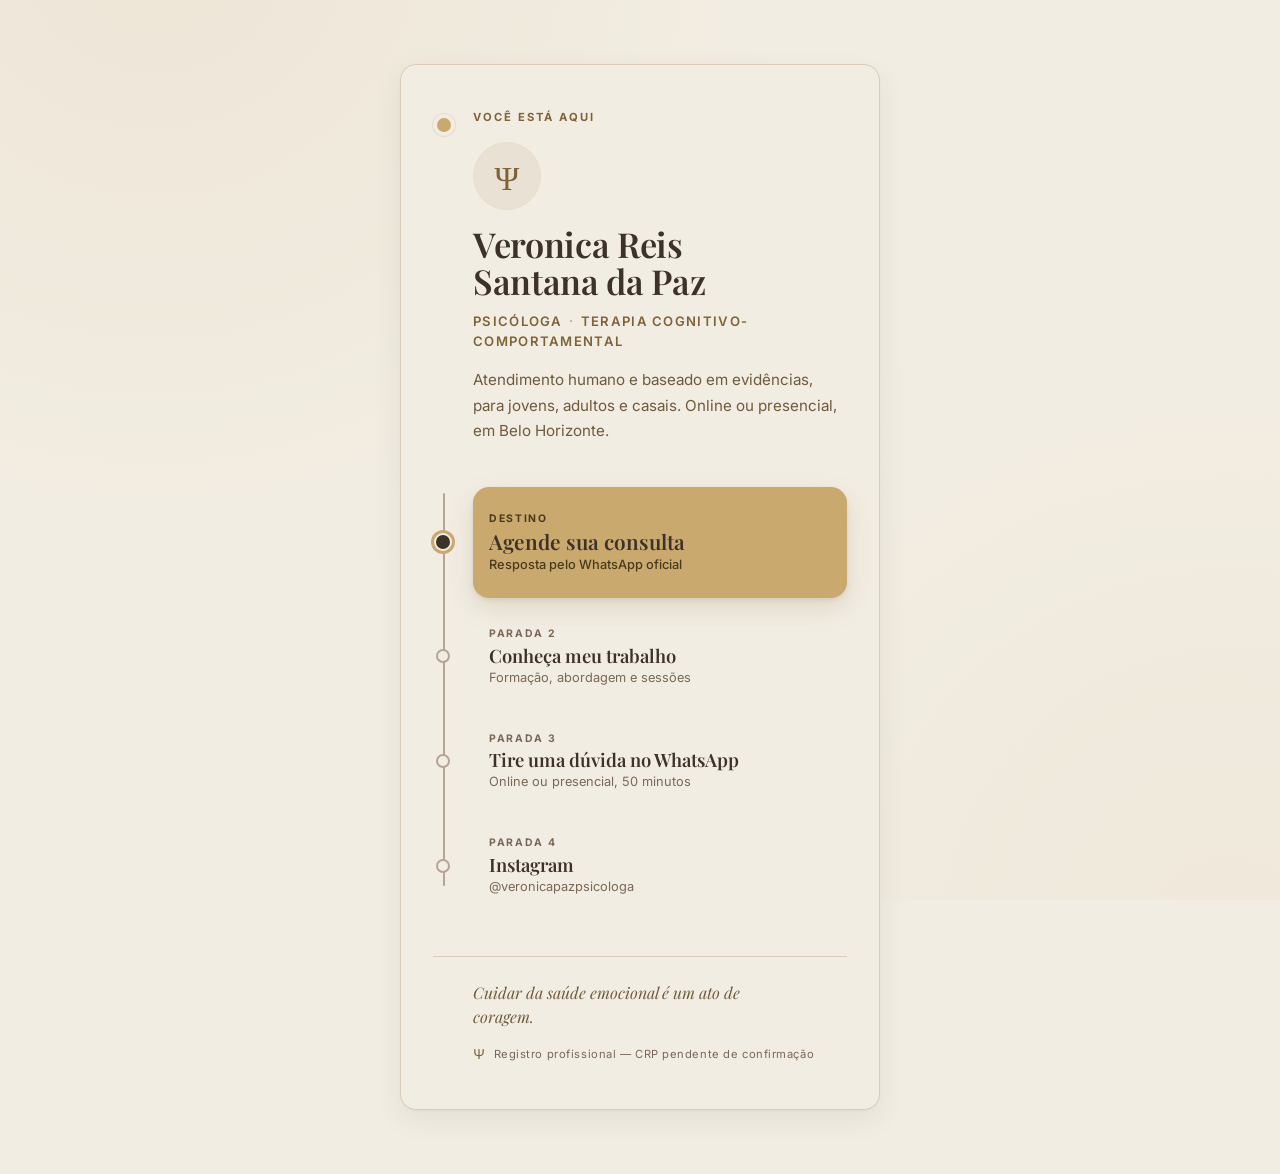
==== commit 01281bac: "fix(bio): nao afirmar CRP sem numero — marca como pendente A revisao de acabamento apontou que 'CRP " ====
--- a/index.html
+++ b/index.html
@@ -151,7 +151,9 @@
             <p class="chegada-frase">Cuidar da saúde emocional é um ato de coragem.</p>
             <p class="chegada-credito">
                 <span aria-hidden="true">Ψ</span>
-                <span>CRP válido no Conselho Regional de Psicologia</span>
+                <!-- Número de CRP ainda não informado pela profissional.
+                     Não afirmar registro sem o número: fica explícito como pendente. -->
+                <span>Registro profissional — CRP pendente de confirmação</span>
             </p>
         </footer>
 
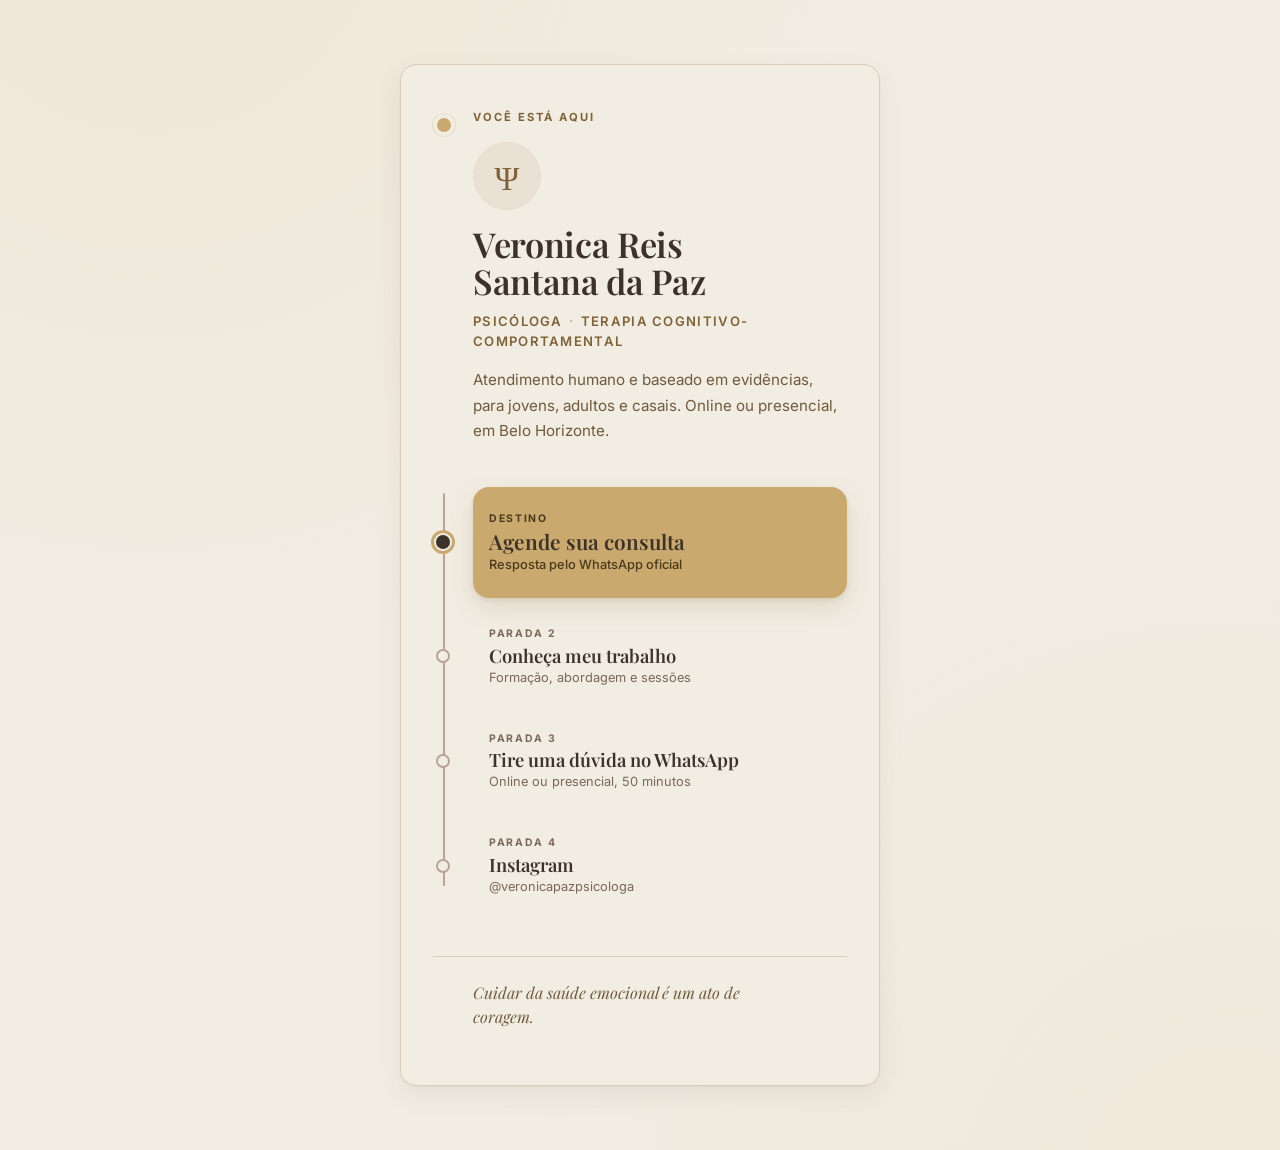
==== commit a624547e: "fix(bio): remove a linha de CRP do rodape (nao exibir pendencia) A pedido: nao exibir aviso publico " ====
--- a/index.html
+++ b/index.html
@@ -149,12 +149,15 @@
         <!-- CHEGADA -->
         <footer class="chegada">
             <p class="chegada-frase">Cuidar da saúde emocional é um ato de coragem.</p>
-            <p class="chegada-credito">
-                <span aria-hidden="true">Ψ</span>
-                <!-- Número de CRP ainda não informado pela profissional.
-                     Não afirmar registro sem o número: fica explícito como pendente. -->
-                <span>Registro profissional — CRP pendente de confirmação</span>
-            </p>
+            <!--
+                Linha de registro profissional (CRP): AGUARDANDO o número real
+                da profissional. Não afirmar registro sem o número e não exibir
+                aviso de pendência. Quando o CRP chegar, a linha volta assim:
+                <p class="chegada-credito">
+                    <span aria-hidden="true">Ψ</span>
+                    <span>CRP 00/00000</span>
+                </p>
+            -->
         </footer>
 
     </main>
--- a/style.css
+++ b/style.css
@@ -89,12 +89,13 @@
     line-height: 1.5;
     min-height: 100vh;
     min-height: 100dvh;
-    /* Textura de papel — veio do mundo, não é enfeite */
+    /* Textura de papel — veio do mundo, não é enfeite.
+       Sem `fixed`: evita repaint no scroll do mobile. */
     background-image:
         radial-gradient(circle at 12% -8%, rgba(201, 169, 110, 0.10) 0%, transparent 46%),
         radial-gradient(circle at 96% 104%, rgba(201, 169, 110, 0.07) 0%, transparent 44%);
-    background-attachment: fixed;
     overflow-x: hidden;
+    scrollbar-color: var(--linha-forte) var(--papel);
 }
 
 a { color: inherit; text-decoration: none; }
@@ -402,7 +403,7 @@
 .chegada-credito {
     font-size: 0.7rem;
     letter-spacing: 0.05em;
-    color: var(--tinta-muted);
+    color: var(--tinta-soft);   /* 5.62:1 sobre o papel — folga acima do mínimo AA */
     display: inline-flex;
     align-items: center;
     gap: var(--e-xs);
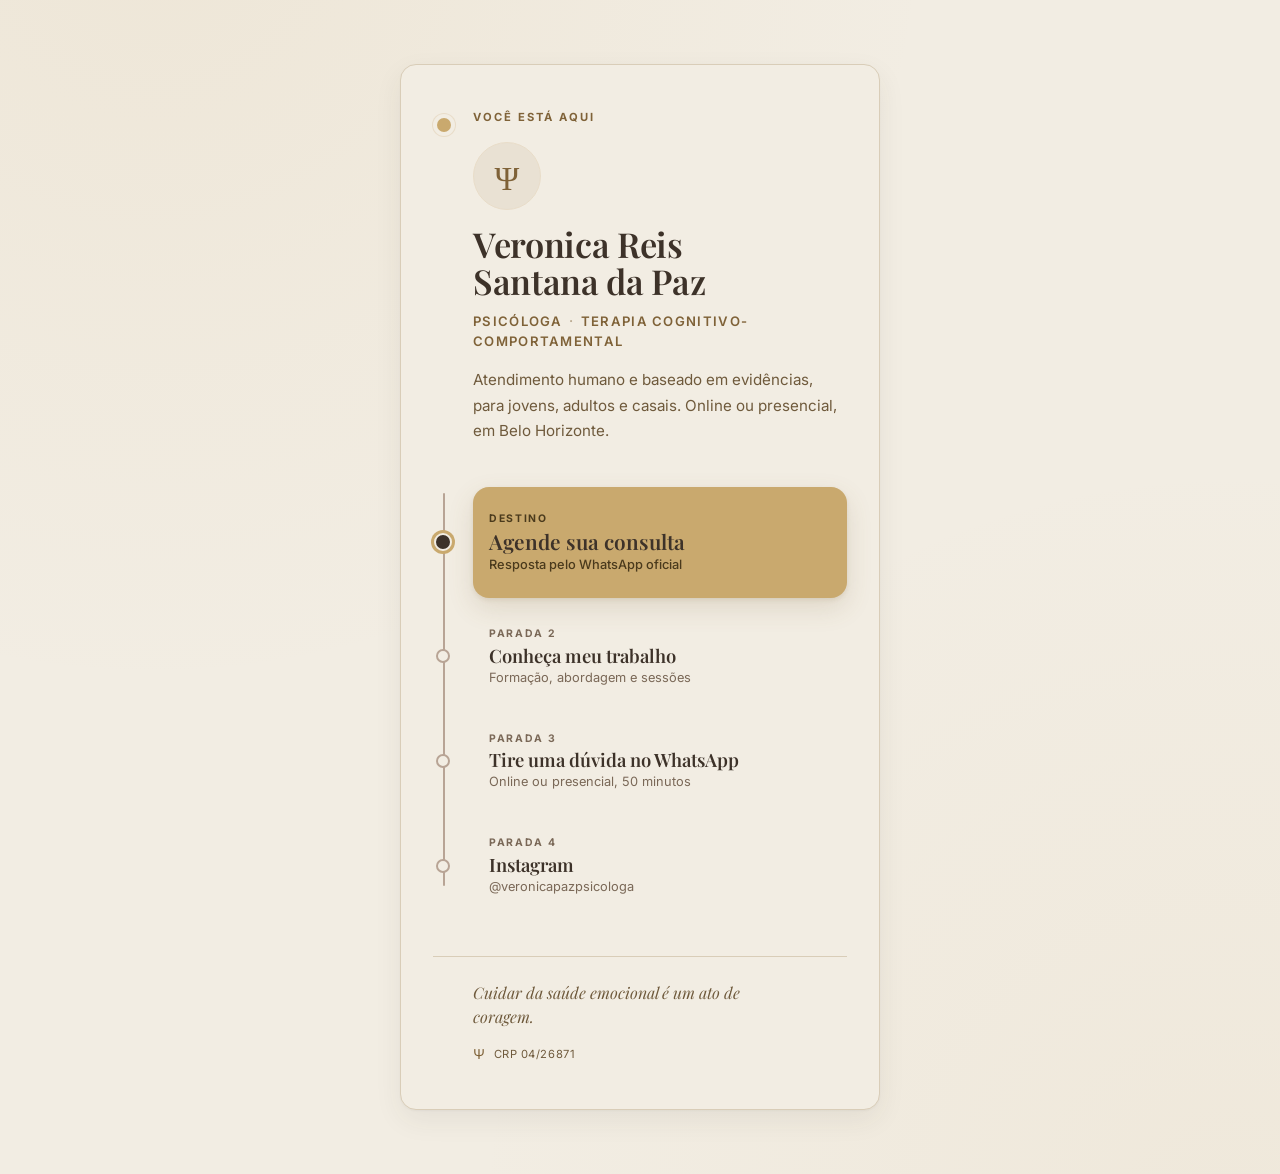
==== commit ac74efca: "feat(bio): insere o CRP confirmado (04/26871) no rodape Numero verificado no Cadastro Nacional de Pr" ====
--- a/index.html
+++ b/index.html
@@ -149,15 +149,12 @@
         <!-- CHEGADA -->
         <footer class="chegada">
             <p class="chegada-frase">Cuidar da saúde emocional é um ato de coragem.</p>
-            <!--
-                Linha de registro profissional (CRP): AGUARDANDO o número real
-                da profissional. Não afirmar registro sem o número e não exibir
-                aviso de pendência. Quando o CRP chegar, a linha volta assim:
-                <p class="chegada-credito">
-                    <span aria-hidden="true">Ψ</span>
-                    <span>CRP 00/00000</span>
-                </p>
-            -->
+            <!-- Registro profissional confirmado no Cadastro Nacional de
+                 Profissionais de Psicologia (CFP): situação ATIVO, 04ª Região - MG. -->
+            <p class="chegada-credito">
+                <span aria-hidden="true">Ψ</span>
+                <span>CRP 04/26871</span>
+            </p>
         </footer>
 
     </main>
